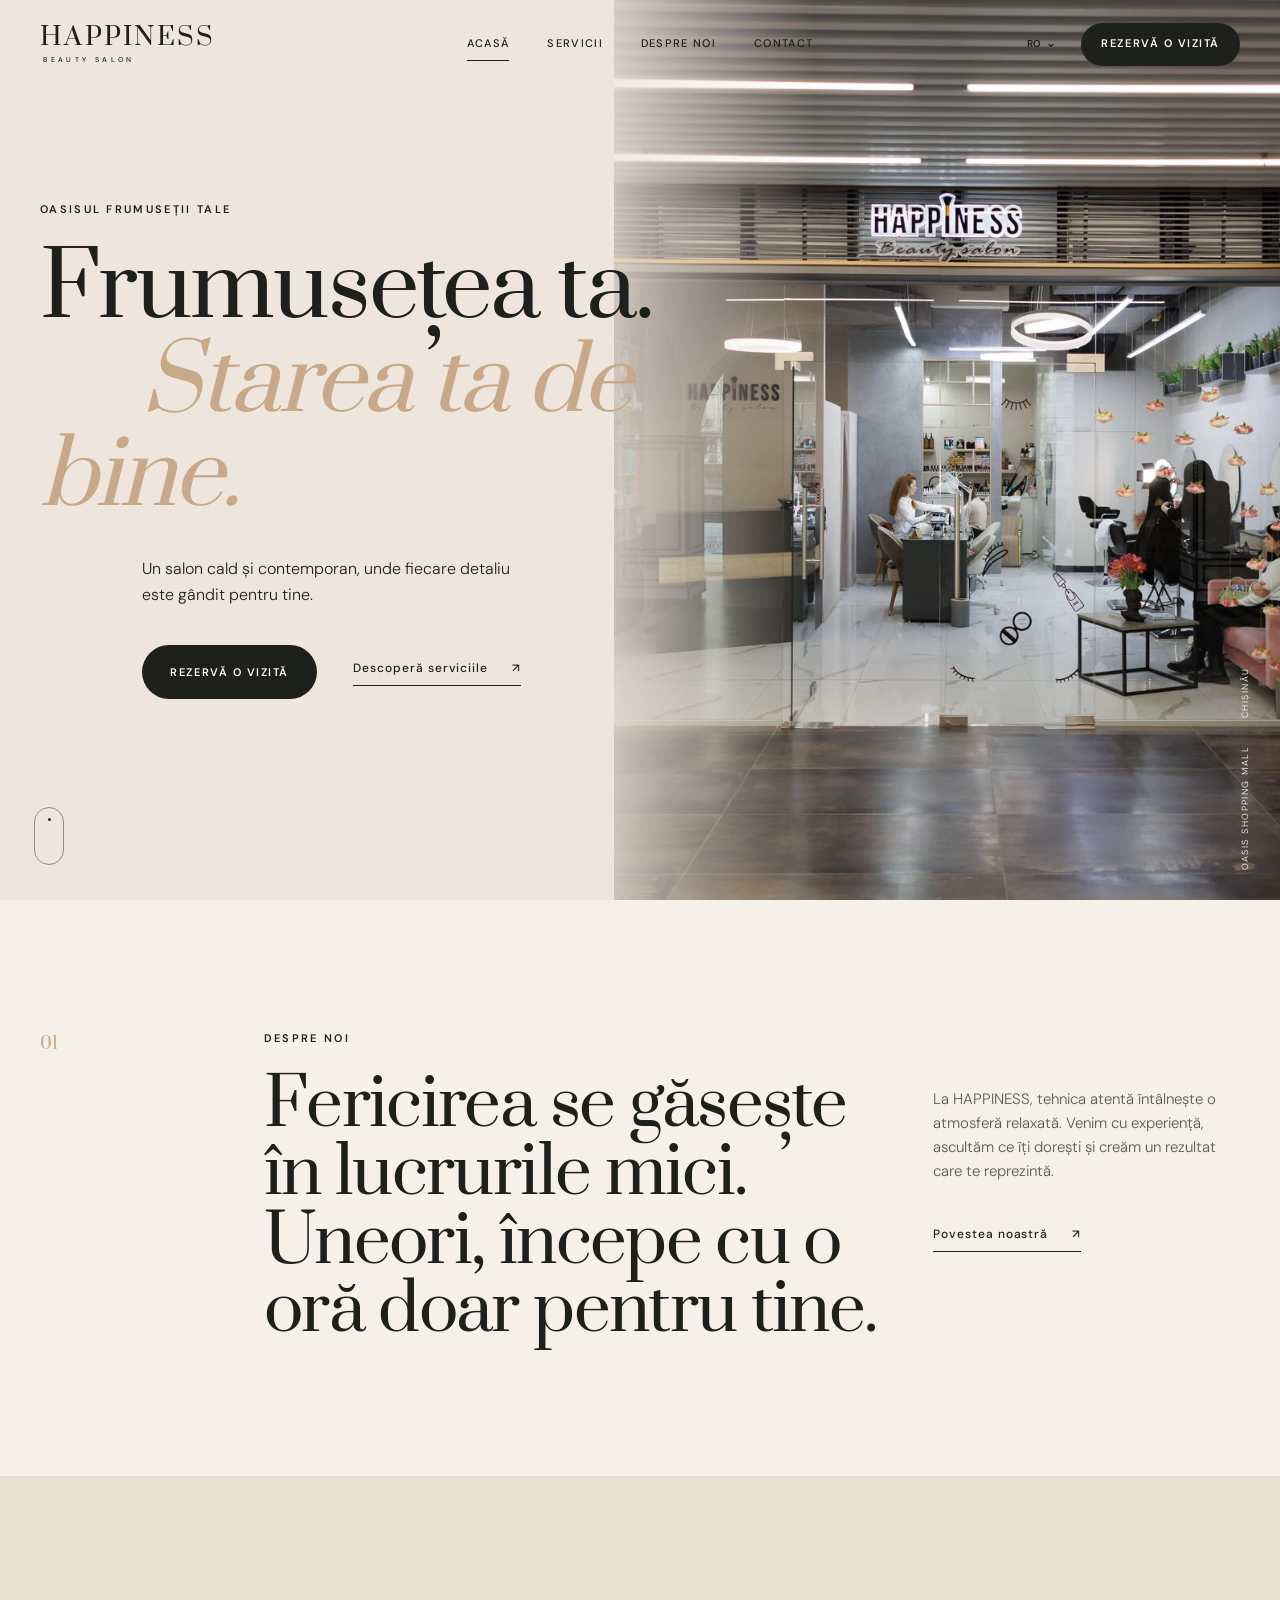
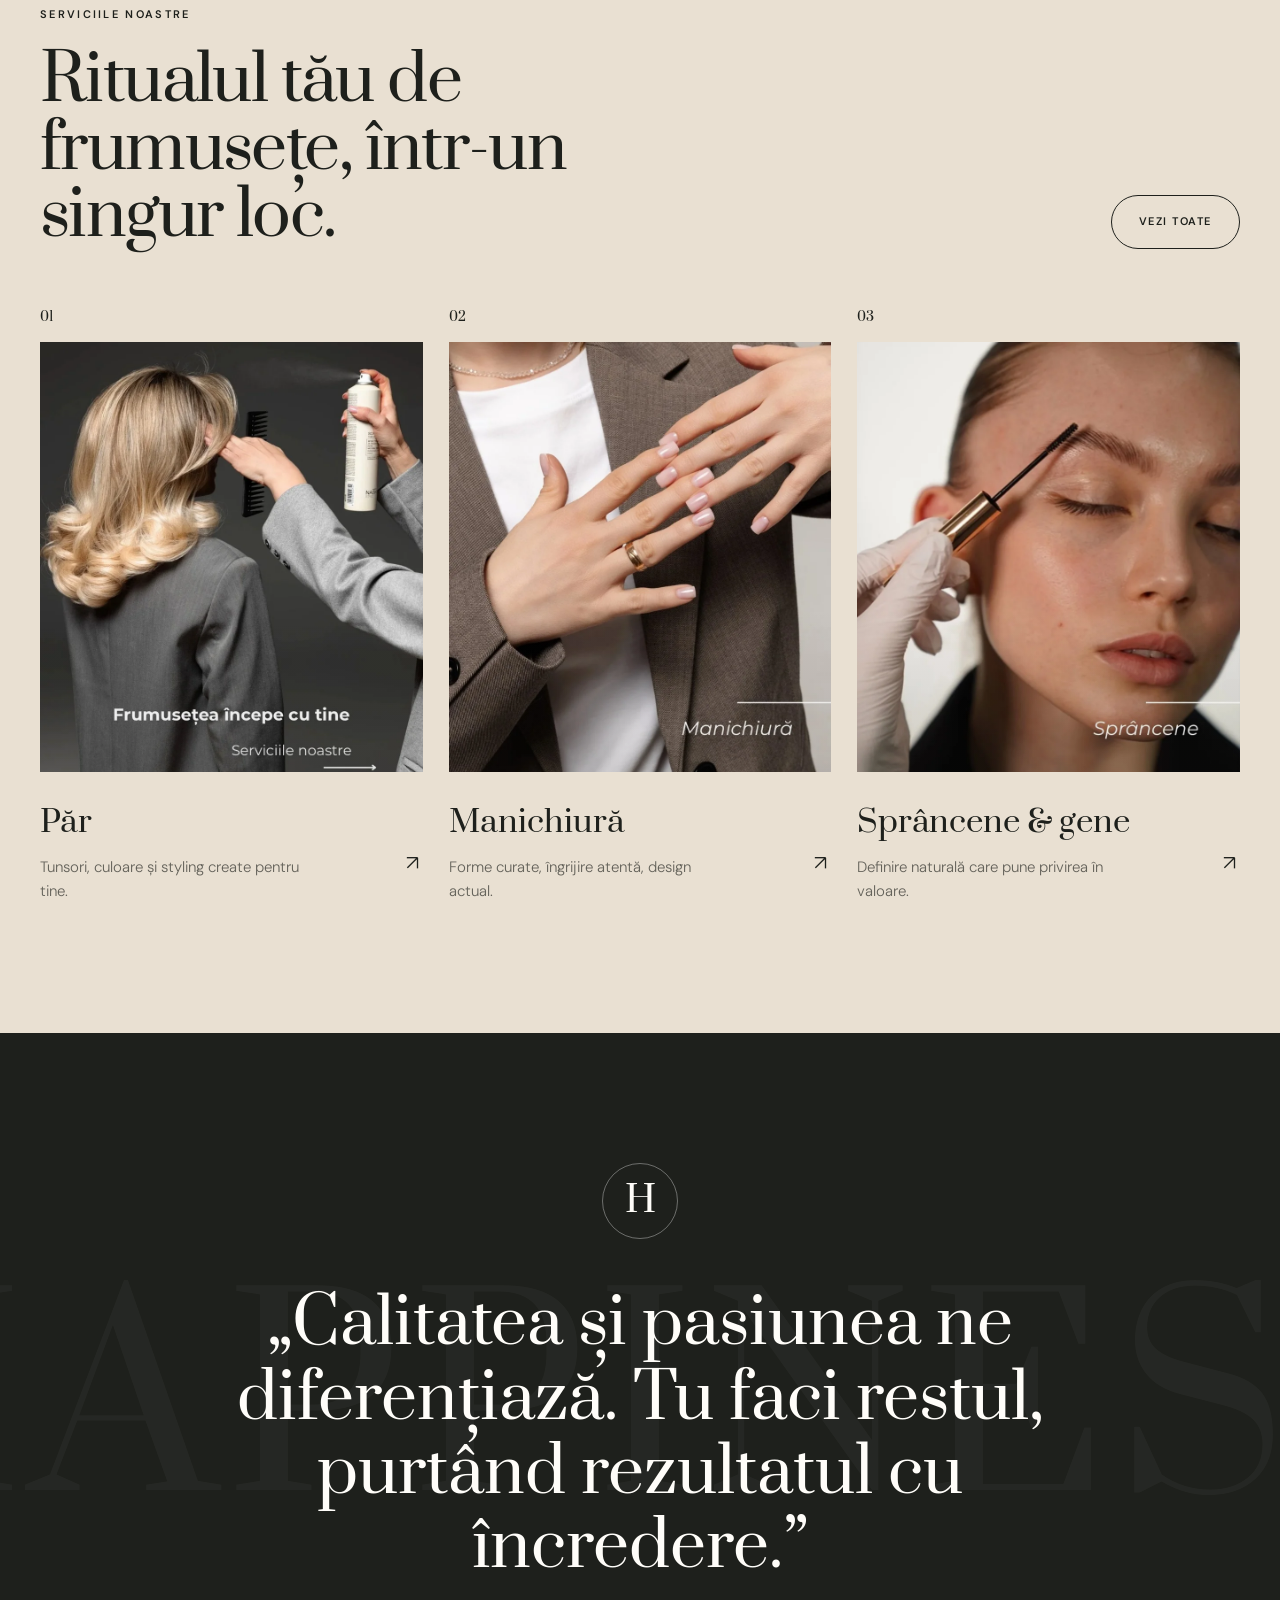
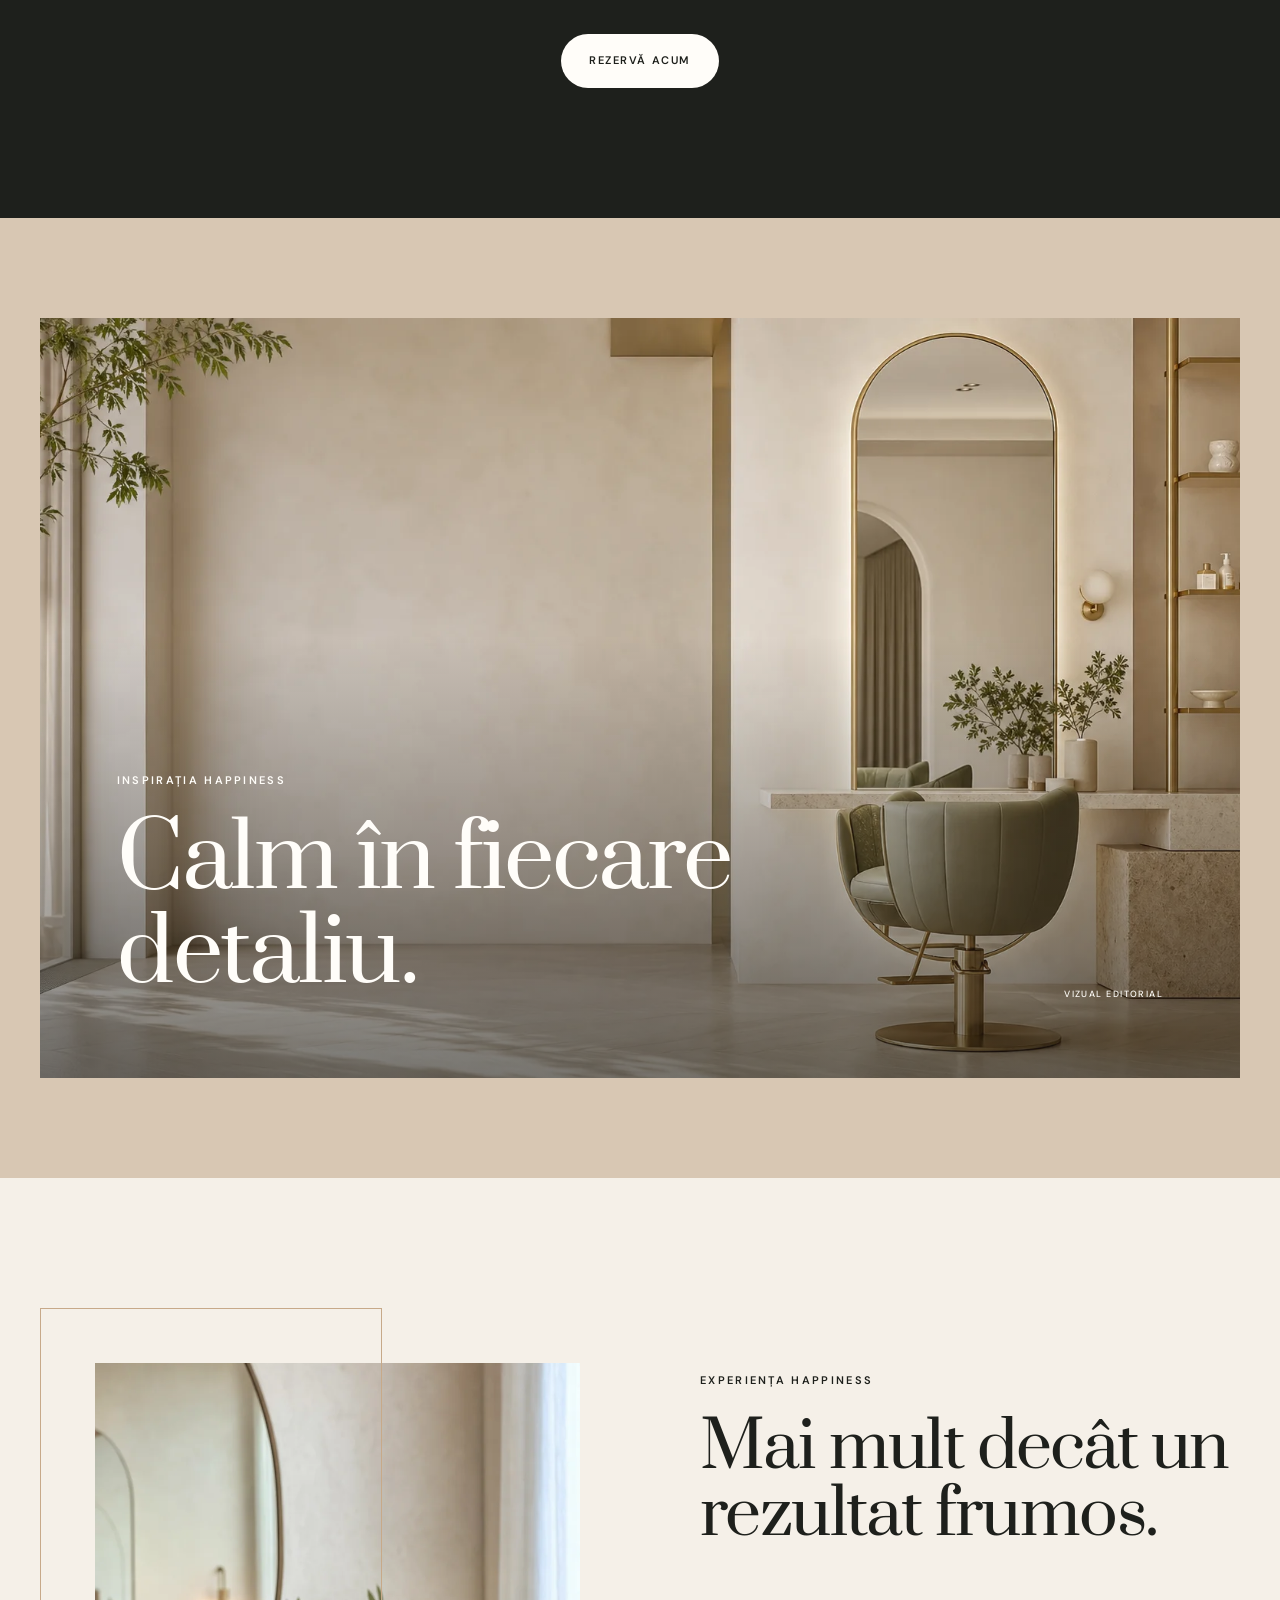
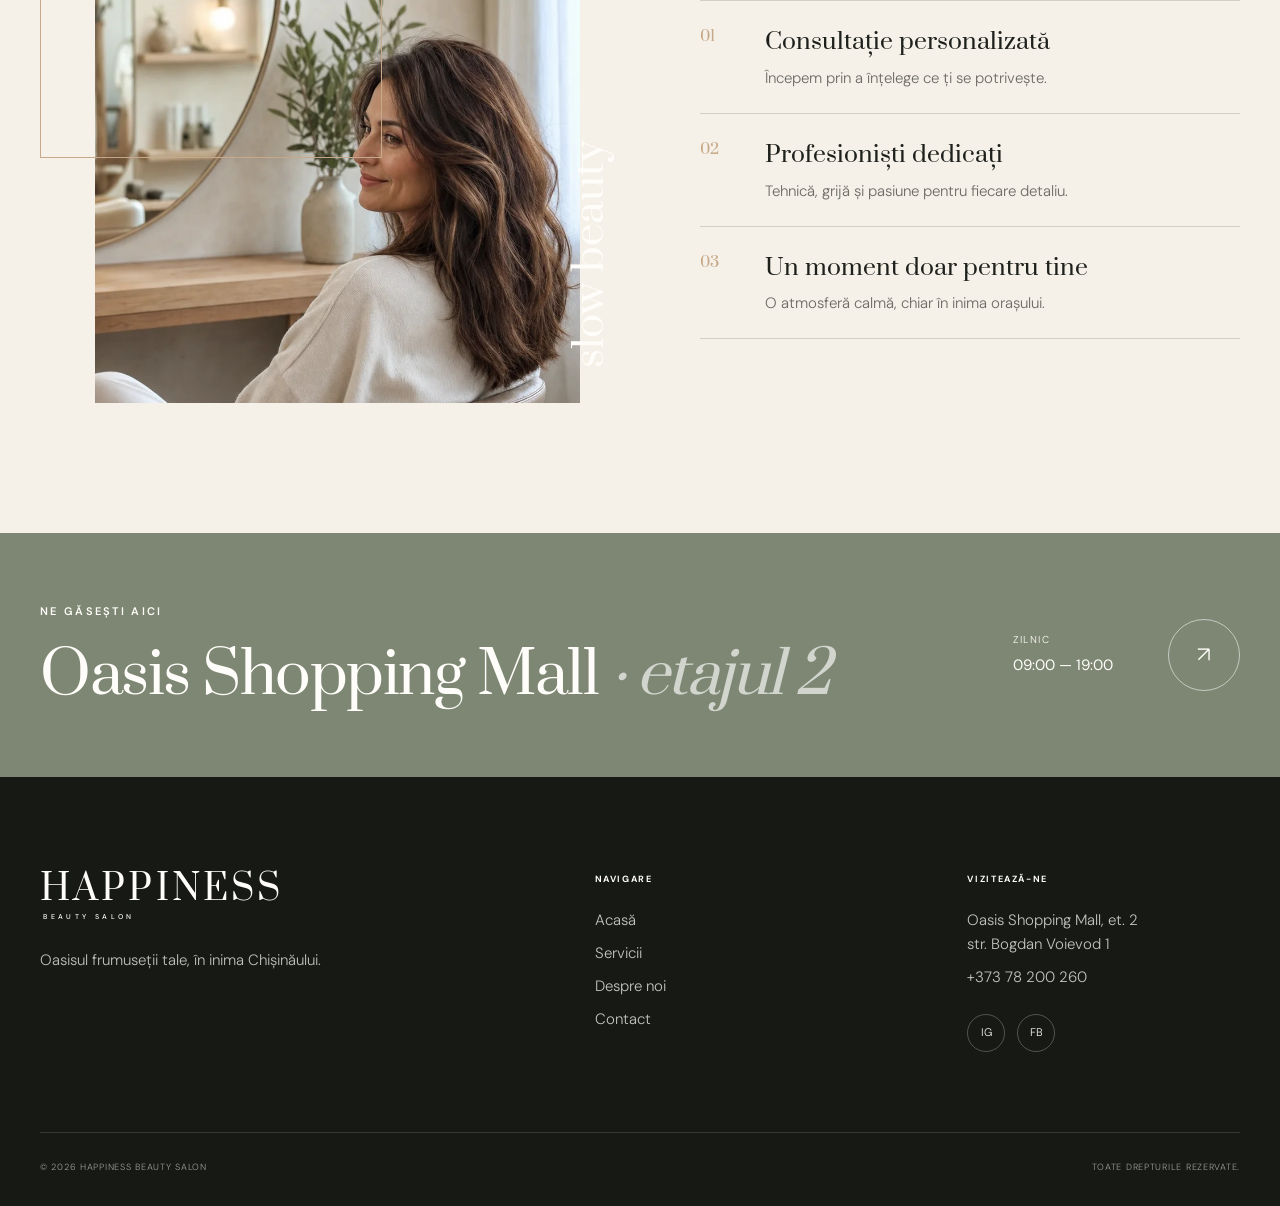
==== index.html @ e1d380dd "Publish Happiness Beauty Salon website" ====
<!doctype html>
<html lang="ro">
<head>
  <meta charset="UTF-8">
  <meta name="viewport" content="width=device-width, initial-scale=1">
  <meta name="theme-color" content="#f5f0e8">
  <meta name="color-scheme" content="light only">
  <meta name="robots" content="index, follow, max-image-preview:large">
  <meta name="description" content="HAPPINESS Beauty Salon — servicii de păr, manichiură, sprâncene, gene și make-up în Oasis Shopping Mall, Chișinău.">
  <meta name="keywords" content="salon de frumusețe Chișinău, coafor Chișinău, manichiură Chișinău, pedichiură, sprâncene, gene, make-up, Oasis Shopping Mall">
  <meta property="og:type" content="website">
  <meta property="og:locale" content="ro_MD">
  <meta property="og:site_name" content="HAPPINESS Beauty Salon">
  <meta property="og:title" content="HAPPINESS Beauty Salon — Chișinău">
  <meta property="og:description" content="Păr, manichiură, pedichiură, sprâncene, gene și make-up în Oasis Shopping Mall, Chișinău.">
  <meta name="twitter:card" content="summary">
  <title>HAPPINESS Beauty Salon — Chișinău</title>
  <link rel="icon" href="assets/favicon.svg" type="image/svg+xml">
  <link rel="preconnect" href="https://fonts.googleapis.com">
  <link rel="preconnect" href="https://fonts.gstatic.com" crossorigin>
  <link href="https://fonts.googleapis.com/css2?family=DM+Sans:wght@300;400;500;600&family=Prata&display=swap" rel="stylesheet">
  <link rel="preload" href="assets/images/real/salon-oasis.webp" as="image" type="image/webp" fetchpriority="high">
  <link rel="stylesheet" href="assets/styles.css?v=20260630-4">
  <script src="assets/app.js?v=20260630-4" defer></script>
  <script type="application/ld+json">
  {
    "@context": "https://schema.org",
    "@type": "BeautySalon",
    "name": "HAPPINESS Beauty Salon",
    "description": "Salon de frumusețe în Chișinău pentru servicii de păr, manichiură, pedichiură, sprâncene, gene și make-up.",
    "telephone": "+37378200260",
    "priceRange": "$$",
    "address": {
      "@type": "PostalAddress",
      "streetAddress": "str. Bogdan Voievod 1, Oasis Shopping Mall, etajul 2, boutique 42",
      "addressLocality": "Chișinău",
      "addressCountry": "MD"
    },
    "openingHoursSpecification": {
      "@type": "OpeningHoursSpecification",
      "dayOfWeek": ["Monday", "Tuesday", "Wednesday", "Thursday", "Friday", "Saturday", "Sunday"],
      "opens": "09:00",
      "closes": "19:00"
    },
    "hasMap": "https://maps.app.goo.gl/HsXN5EGFsykcKqus8",
    "sameAs": [
      "https://www.instagram.com/happiness.beauty.salon",
      "https://www.facebook.com/happiness.beauty.md"
    ],
    "knowsLanguage": ["ro", "ru", "en"],
    "makesOffer": [
      {"@type": "Offer", "itemOffered": {"@type": "Service", "name": "Servicii de coafură și îngrijire a părului"}},
      {"@type": "Offer", "itemOffered": {"@type": "Service", "name": "Manichiură și pedichiură"}},
      {"@type": "Offer", "itemOffered": {"@type": "Service", "name": "Stilizare sprâncene și gene"}},
      {"@type": "Offer", "itemOffered": {"@type": "Service", "name": "Make-up"}}
    ]
  }
  </script>
</head>
<body data-page="home">
  <a class="skip-link" href="#main-content">Sari la conținut</a>
  <div id="site-header"></div>

  <main id="main-content">
    <section class="hero">
      <div class="hero-art" aria-hidden="true">
        <img class="hero-photo" src="assets/images/real/salon-oasis.webp" width="1680" height="1120" alt="" fetchpriority="high">
        <div class="hero-orb hero-orb-one"></div>
        <div class="hero-orb hero-orb-two"></div>
        <div class="hero-arch">
          <span class="arch-shine"></span>
          <div class="arch-chair"></div>
          <div class="arch-table"></div>
        </div>
        <div class="hero-caption">
          <span>Oasis Shopping Mall</span>
          <span>Chișinău</span>
        </div>
      </div>
      <div class="hero-content shell">
        <p class="eyebrow reveal" data-i18n="home.eyebrow">Oasisul frumuseții tale</p>
        <h1 class="reveal delay-1"><span data-i18n="home.heroLine1">Frumusețea ta.</span><br><em data-i18n="home.heroLine2">Starea ta de bine.</em></h1>
        <p class="hero-copy reveal delay-2" data-i18n="home.heroCopy">Un salon cald și contemporan, unde fiecare detaliu este gândit pentru tine.</p>
        <div class="hero-actions reveal delay-3">
          <button class="button button-dark" data-booking-open data-i18n="common.book">Rezervă o vizită</button>
          <a class="text-link" href="servicii.html"><span data-i18n="common.exploreServices">Descoperă serviciile</span><i>↗</i></a>
        </div>
      </div>
      <a class="hero-scroll" href="#intro" aria-label="Scroll la conținut"><span></span></a>
    </section>

    <section class="intro section shell" id="intro">
      <div class="section-number">01</div>
      <div class="intro-copy reveal">
        <p class="eyebrow" data-i18n="home.introEyebrow">Despre noi</p>
        <h2 data-i18n="home.introTitle">Fericirea se găsește în lucrurile mici. Uneori, începe cu o oră doar pentru tine.</h2>
      </div>
      <div class="intro-aside reveal">
        <p data-i18n="home.introCopy">La HAPPINESS, tehnica atentă întâlnește o atmosferă relaxată. Venim cu experiență, ascultăm ce îți dorești și creăm un rezultat care te reprezintă.</p>
        <a class="text-link" href="despre.html"><span data-i18n="common.ourStory">Povestea noastră</span><i>↗</i></a>
      </div>
    </section>

    <section class="services-preview section">
      <div class="shell">
        <div class="section-head reveal">
          <div>
            <p class="eyebrow" data-i18n="home.servicesEyebrow">Serviciile noastre</p>
            <h2 data-i18n="home.servicesTitle">Ritualul tău de frumusețe, într-un singur loc.</h2>
          </div>
          <a class="button button-outline" href="servicii.html" data-i18n="common.viewAll">Vezi toate</a>
        </div>
        <div class="service-grid">
          <a class="service-card reveal" href="servicii.html#hair">
            <span class="service-index">01</span>
            <div class="service-visual visual-hair"><img src="assets/images/real/hair.webp" width="864" height="1080" alt="" loading="lazy"></div>
            <h3 data-i18n="services.hairTitle">Păr</h3>
            <p data-i18n="services.hairShort">Tunsori, culoare și styling create pentru tine.</p>
            <i>↗</i>
          </a>
          <a class="service-card reveal delay-1" href="servicii.html#nails">
            <span class="service-index">02</span>
            <div class="service-visual visual-nails"><img src="assets/images/real/nails.webp" width="864" height="1080" alt="" loading="lazy"></div>
            <h3 data-i18n="services.nailsTitle">Manichiură</h3>
            <p data-i18n="services.nailsShort">Forme curate, îngrijire atentă, design actual.</p>
            <i>↗</i>
          </a>
          <a class="service-card reveal delay-2" href="servicii.html#brows">
            <span class="service-index">03</span>
            <div class="service-visual visual-brows"><img src="assets/images/real/brows.webp" width="864" height="1080" alt="" loading="lazy"></div>
            <h3 data-i18n="services.browsTitle">Sprâncene & gene</h3>
            <p data-i18n="services.browsShort">Definire naturală care pune privirea în valoare.</p>
            <i>↗</i>
          </a>
        </div>
      </div>
    </section>

    <section class="manifesto section">
      <div class="manifesto-word" aria-hidden="true">HAPPINESS</div>
      <div class="shell manifesto-inner">
        <div class="manifesto-mark">H</div>
        <blockquote class="reveal" data-i18n="home.quote">„Calitatea și pasiunea ne diferențiază. Tu faci restul, purtând rezultatul cu încredere.”</blockquote>
        <button class="button button-light" data-booking-open data-i18n="common.bookNow">Rezervă acum</button>
      </div>
    </section>

    <section class="salon-showcase section" id="inspiratie">
      <div class="shell">
        <div class="showcase-media reveal">
          <img class="showcase-photo" src="assets/images/hero-salon.webp" width="1586" height="992" alt="" loading="lazy">
          <div class="showcase-copy">
            <p class="eyebrow" data-i18n="home.showcaseEyebrow">Inspirația HAPPINESS</p>
            <h2 data-i18n="home.showcaseTitle">Calm în fiecare detaliu.</h2>
          </div>
          <span class="visual-note" data-i18n="common.editorialVisual">Vizual editorial</span>
        </div>
      </div>
    </section>

    <section class="experience section shell">
      <div class="experience-art reveal">
        <div class="experience-frame">
          <img class="experience-photo" src="assets/images/experience-salon.webp" width="853" height="1844" alt="" loading="lazy">
          <div class="line-face" aria-hidden="true"></div>
          <span data-i18n="home.slowBeauty">slow beauty</span>
        </div>
      </div>
      <div class="experience-copy reveal">
        <p class="eyebrow" data-i18n="home.experienceEyebrow">Experiența HAPPINESS</p>
        <h2 data-i18n="home.experienceTitle">Mai mult decât un rezultat frumos.</h2>
        <ul class="feature-list">
          <li><span>01</span><div><h3 data-i18n="home.feature1Title">Consultație personalizată</h3><p data-i18n="home.feature1Copy">Începem prin a înțelege ce ți se potrivește.</p></div></li>
          <li><span>02</span><div><h3 data-i18n="home.feature2Title">Profesioniști dedicați</h3><p data-i18n="home.feature2Copy">Tehnică, grijă și pasiune pentru fiecare detaliu.</p></div></li>
          <li><span>03</span><div><h3 data-i18n="home.feature3Title">Un moment doar pentru tine</h3><p data-i18n="home.feature3Copy">O atmosferă calmă, chiar în inima orașului.</p></div></li>
        </ul>
      </div>
    </section>

    <section class="visit-strip">
      <div class="shell visit-inner reveal">
        <div>
          <p class="eyebrow" data-i18n="home.visitEyebrow">Ne găsești aici</p>
          <h2>Oasis Shopping Mall <em>· etajul 2</em></h2>
        </div>
        <div class="visit-meta">
          <p><span data-i18n="common.daily">Zilnic</span><strong>09:00 — 19:00</strong></p>
          <a class="round-link" href="contact.html" aria-label="Contact">↗</a>
        </div>
      </div>
    </section>
  </main>

  <div id="site-footer"></div>
</body>
</html>
---- assets/styles.css ----
:root {
  color-scheme: only light;
  --ink: #1e201c;
  --paper: #f5f0e8;
  --cream: #e9e0d2;
  --warm: #c7a989;
  --sage: #7e8774;
  --white: #fffdf9;
  --line: rgba(30, 32, 28, .16);
  --serif: "Prata", Georgia, serif;
  --sans: "DM Sans", Arial, sans-serif;
  --shell: min(1240px, calc(100vw - 80px));
  --radius-lg: 32px;
  --radius-md: 16px;
  --radius-pill: 999px;
}

* { box-sizing: border-box; }
html { max-width: 100%; overflow-x: clip; scroll-behavior: smooth; }
body {
  min-width: 280px;
  max-width: 100%;
  margin: 0;
  overflow-x: clip;
  background: var(--paper);
  color: var(--ink);
  font-family: var(--sans);
  font-size: 15px;
  font-weight: 300;
  line-height: 1.6;
  -webkit-font-smoothing: antialiased;
}
body.modal-open { overflow: hidden; }
body.menu-open { overflow: hidden; }
a { color: inherit; text-decoration: none; }
button, input, select, textarea { color: inherit; font: inherit; }
button { cursor: pointer; }
img { display: block; max-width: 100%; }
.menu-row > *, .contact-page > *, .field-row > *, .story > *, .intro > * { min-width: 0; }
.shell { width: var(--shell); margin-inline: auto; }
.section { padding-block: 130px; }
.eyebrow {
  margin: 0 0 24px;
  font-size: 11px;
  font-weight: 600;
  letter-spacing: .21em;
  text-transform: uppercase;
}
h1, h2, h3, p { margin-top: 0; }
h1, h2 { font-family: var(--serif); font-weight: 400; line-height: 1.05; letter-spacing: -.025em; }
h1 em, h2 em { color: var(--warm); font-weight: 400; }
h2 { font-size: clamp(40px, 5vw, 68px); }
.button {
  display: inline-flex;
  align-items: center;
  justify-content: center;
  min-height: 54px;
  padding: 0 27px;
  border: 1px solid transparent;
  border-radius: var(--radius-pill);
  font-size: 11px;
  font-weight: 600;
  letter-spacing: .14em;
  text-transform: uppercase;
  transition: background .25s, color .25s, border-color .25s, transform .25s;
}
.button:hover { transform: translateY(-2px); }
.button-dark { background: var(--ink); color: var(--white); }
.button-dark:hover { background: var(--sage); }
.button-light { background: var(--white); color: var(--ink); }
.button-light:hover { background: var(--warm); color: var(--white); }
.button-outline { border-color: var(--ink); background: transparent; }
.button-outline:hover { background: var(--ink); color: var(--white); }
.button-full { width: 100%; justify-content: space-between; }
.text-link {
  display: inline-flex;
  align-items: center;
  gap: 24px;
  padding-bottom: 7px;
  border-bottom: 1px solid currentColor;
  font-size: 12px;
  font-weight: 500;
  letter-spacing: .08em;
}
.text-link i, .service-card i, .button i { font-style: normal; transition: transform .25s; }
.text-link:hover i, .service-card:hover i, .button:hover i { transform: translate(3px, -3px); }
:focus-visible { outline: 2px solid var(--warm); outline-offset: 4px; }
.skip-link {
  position: fixed;
  z-index: 1000;
  top: 12px;
  left: 12px;
  padding: 11px 16px;
  border-radius: var(--radius-pill);
  background: var(--ink);
  color: var(--white);
  transform: translateY(-160%);
  transition: transform .2s;
}
.skip-link:focus { transform: none; }

/* Header */
.site-header {
  position: fixed;
  z-index: 100;
  top: 0;
  left: 0;
  width: 100%;
  border-bottom: 1px solid transparent;
  transition: background .3s, border-color .3s, transform .3s;
}
.site-header.scrolled {
  background: rgba(245, 240, 232, .94);
  border-color: var(--line);
  backdrop-filter: blur(18px);
}
.header-inner { height: 88px; display: grid; grid-template-columns: 1fr auto 1fr; align-items: center; }
.brand { display: inline-flex; flex-direction: column; width: fit-content; line-height: 1; }
.brand strong { font-family: var(--serif); font-size: 25px; font-weight: 400; letter-spacing: .09em; }
.brand span { margin-top: 6px; font-size: 7px; font-weight: 500; letter-spacing: .48em; text-indent: .48em; text-transform: uppercase; }
.main-nav { display: flex; align-items: center; gap: 38px; }
.main-nav a {
  position: relative;
  font-size: 11px;
  font-weight: 500;
  letter-spacing: .12em;
  text-transform: uppercase;
}
.main-nav a::after {
  content: "";
  position: absolute;
  right: 0;
  bottom: -8px;
  left: 0;
  height: 1px;
  background: var(--ink);
  transform: scaleX(0);
  transition: transform .25s;
}
.main-nav a:hover::after, .main-nav a.active::after { transform: scaleX(1); }
.header-actions { display: flex; justify-content: flex-end; align-items: center; gap: 18px; }
.lang-switch { position: relative; }
.lang-current {
  display: flex;
  align-items: center;
  gap: 5px;
  padding: 8px;
  border: 0;
  background: transparent;
  font-size: 10px;
  font-weight: 600;
}
.lang-current::after { content: "⌄"; font-size: 11px; }
.lang-menu {
  position: absolute;
  top: 100%;
  right: 0;
  display: grid;
  min-width: 76px;
  padding: 6px;
  background: var(--white);
  border: 1px solid var(--line);
  opacity: 0;
  pointer-events: none;
  transform: translateY(8px);
  transition: .2s;
}
.lang-switch.open .lang-menu { opacity: 1; pointer-events: auto; transform: none; }
.lang-menu button { padding: 7px 10px; border: 0; background: transparent; text-align: left; font-size: 10px; }
.lang-menu button:hover { background: var(--paper); }
.header-book { min-height: 43px; padding-inline: 19px; }
.menu-toggle {
  display: none;
  width: 42px;
  height: 42px;
  padding: 11px;
  border: 0;
  background: transparent;
}
.menu-toggle span { display: block; height: 1px; margin: 6px 0; background: var(--ink); transition: .25s; }

/* Home */
.hero { position: relative; min-height: 820px; height: 100vh; max-height: 1000px; overflow: hidden; background: #eee6dc; }
.hero-content { position: relative; z-index: 2; display: flex; flex-direction: column; align-items: flex-start; justify-content: center; height: 100%; }
.hero-content h1 { max-width: 760px; margin: 0; font-size: clamp(65px, 7vw, 102px); }
.hero-content h1 em { padding-left: clamp(28px, 8vw, 120px); }
.hero-copy { max-width: 390px; margin: 32px 0 38px clamp(28px, 8vw, 120px); font-size: 16px; }
.hero-actions { display: flex; align-items: center; gap: 36px; margin-left: clamp(28px, 8vw, 120px); }
.hero-art {
  position: absolute;
  inset: 0 0 0 48%;
  overflow: hidden;
  background: #d9c8b3 url("images/real/salon-oasis.webp") 48% center / cover no-repeat;
}
.hero-photo { width: 100%; height: 100%; object-fit: cover; object-position: 48% center; }
.hero-art::after {
  content: "";
  position: absolute;
  inset: 0;
  background: linear-gradient(90deg, rgba(238,230,220,.82), transparent 30%), linear-gradient(0deg, rgba(25,25,20,.15), transparent 45%);
}
.hero-arch {
  position: absolute;
  top: 10%;
  right: 11%;
  width: 58%;
  height: 74%;
  overflow: hidden;
  border: 16px solid rgba(255,255,255,.28);
  border-bottom: 0;
  border-radius: 50% 50% 0 0 / 32% 32% 0 0;
  background: linear-gradient(145deg, #8f897e 0 1%, #dcd1c4 1% 47%, #b5a493 47% 49%, #e5ddd4 49% 100%);
  box-shadow: 0 25px 50px rgba(54,42,31,.14);
}
.arch-shine { position: absolute; top: 0; left: 18%; width: 2px; height: 100%; background: rgba(255,255,255,.58); transform: rotate(15deg); }
.arch-chair {
  position: absolute;
  right: 18%;
  bottom: 7%;
  width: 43%;
  height: 26%;
  border-radius: 48% 48% 20% 20%;
  background: #8b7967;
  box-shadow: inset 10px 8px 22px rgba(255,255,255,.2), 0 15px 30px rgba(51,42,35,.2);
}
.arch-chair::after { content: ""; position: absolute; bottom: -28%; left: 46%; width: 8%; height: 34%; background: #6f604f; }
.arch-table { position: absolute; bottom: 15%; left: 8%; width: 25%; height: 2%; background: #8e7760; box-shadow: 0 7px 16px rgba(0,0,0,.2); }
.arch-table::after { content: ""; position: absolute; top: 0; left: 48%; width: 5%; height: 1000%; background: #8e7760; }
.hero-orb { position: absolute; border-radius: 50%; filter: blur(2px); }
.hero-arch, .hero-orb { display: none; }
.hero-orb-one { top: -15%; right: -8%; width: 380px; height: 380px; background: rgba(255,255,255,.25); }
.hero-orb-two { bottom: 4%; left: 6%; width: 220px; height: 220px; background: rgba(142,118,92,.16); }
.hero-caption { position: absolute; z-index: 2; right: 28px; bottom: 30px; display: flex; gap: 28px; color: var(--white); font-size: 9px; letter-spacing: .16em; text-transform: uppercase; transform: rotate(-90deg) translateX(100%); transform-origin: right bottom; }
.hero-scroll { position: absolute; z-index: 4; bottom: 35px; left: 34px; width: 30px; height: 58px; border: 1px solid rgba(30,32,28,.45); border-radius: 18px; }
.hero-scroll span { position: absolute; top: 10px; left: 50%; width: 3px; height: 3px; margin-left: -1.5px; border-radius: 50%; background: var(--ink); animation: scroll 1.8s infinite; }
@keyframes scroll { 0% { transform: translateY(0); opacity: 0; } 30% { opacity: 1; } 100% { transform: translateY(26px); opacity: 0; } }
.intro { position: relative; display: grid; grid-template-columns: .55fr 2fr 1fr; gap: 55px; align-items: start; }
.section-number { font-family: var(--serif); font-size: 17px; color: var(--warm); }
.intro h2 { max-width: 760px; margin: 0; font-size: clamp(42px, 5.1vw, 72px); }
.intro-aside { padding-top: 57px; }
.intro-aside p { margin-bottom: 38px; color: rgba(30,32,28,.72); }
.services-preview { background: var(--cream); }
.section-head { display: flex; align-items: flex-end; justify-content: space-between; margin-bottom: 58px; }
.section-head h2 { max-width: 700px; margin-bottom: 0; }
.service-grid { display: grid; grid-template-columns: repeat(3, 1fr); gap: 26px; }
.service-card { position: relative; display: block; }
.service-index { display: block; margin-bottom: 14px; font-family: var(--serif); font-size: 13px; }
.service-visual { position: relative; height: 430px; margin-bottom: 26px; overflow: hidden; background: #bca994; }
.service-visual::before, .service-visual::after, .service-visual span { content: ""; position: absolute; transition: transform .65s cubic-bezier(.2,.7,.2,1); }
.service-visual > img { width: 100%; height: 100%; object-fit: cover; transition: transform .65s cubic-bezier(.2,.7,.2,1); }
.service-card:hover .service-visual > img { transform: scale(1.04); }
.service-visual::before { display: none; }
.service-visual::after { z-index: 1; inset: 0; background: linear-gradient(0deg, rgba(30,32,28,.09), transparent 38%); }
.service-visual span { display: none; }
.visual-hair::before { background-image: url("images/real/hair.webp"); }
.visual-nails::before { background-image: url("images/real/nails.webp"); }
.visual-brows::before { background-image: url("images/real/brows.webp"); }
.service-card h3 { margin-bottom: 8px; font-family: var(--serif); font-size: 31px; font-weight: 400; }
.service-card p { max-width: 270px; margin-bottom: 0; color: rgba(30,32,28,.66); }
.service-card > i { position: absolute; right: 4px; bottom: 23px; font-style: normal; font-size: 21px; }
.manifesto { position: relative; overflow: hidden; background: var(--ink); color: var(--white); text-align: center; }
.manifesto-word { position: absolute; top: 48%; left: 50%; color: rgba(255,255,255,.035); font-family: var(--serif); font-size: 20vw; letter-spacing: .04em; line-height: 1; transform: translate(-50%, -50%); white-space: nowrap; }
.manifesto-inner { position: relative; z-index: 1; display: flex; flex-direction: column; align-items: center; }
.manifesto-mark { display: grid; place-items: center; width: 76px; height: 76px; margin-bottom: 48px; border: 1px solid rgba(255,255,255,.35); border-radius: 50%; font-family: var(--serif); font-size: 36px; }
.manifesto blockquote { max-width: 900px; margin: 0 0 50px; font-family: var(--serif); font-size: clamp(36px, 5vw, 65px); line-height: 1.16; }
.salon-showcase { padding-block: 100px; background: #d8c7b3; }
.showcase-media {
  position: relative;
  display: flex;
  align-items: flex-end;
  min-height: min(72vw, 760px);
  padding: clamp(30px, 6vw, 80px);
  overflow: hidden;
  background: #d9c8b3 url("images/hero-salon.webp") center / cover no-repeat;
  color: var(--white);
}
.showcase-photo { position: absolute; inset: 0; width: 100%; height: 100%; object-fit: cover; }
.showcase-media::before { content: ""; position: absolute; z-index: 1; inset: 0; background: linear-gradient(0deg, rgba(24,24,20,.58), transparent 58%); }
.showcase-copy, .showcase-media .visual-note { position: relative; z-index: 2; }
.showcase-copy h2 { max-width: 700px; margin: 0; font-size: clamp(48px, 7vw, 90px); }
.showcase-media .visual-note { margin-left: auto; }
.visual-note { font-size: 9px; font-weight: 500; letter-spacing: .16em; text-transform: uppercase; }
.experience { display: grid; grid-template-columns: 1fr 1fr; gap: 10%; align-items: center; }
.experience-art { padding: 55px 0 0 55px; }
.experience-frame {
  position: relative;
  height: 640px;
  background: #c4ad95 url("images/experience-salon.webp") 50% 46% / cover no-repeat;
}
.experience-photo { width: 100%; height: 100%; object-fit: cover; object-position: 50% 46%; }
.experience-frame::before { content: ""; position: absolute; top: -55px; left: -55px; width: 70%; height: 70%; border: 1px solid var(--warm); }
.experience-frame > span { position: absolute; right: -42px; bottom: 35px; color: var(--white); font-family: var(--serif); font-size: 40px; writing-mode: vertical-rl; transform: rotate(180deg); }
.line-face { display: none; }
.line-face::before { content: ""; position: absolute; top: 37%; left: 22%; width: 56%; height: 17%; border-top: 2px solid rgba(255,255,255,.7); border-radius: 50%; }
.line-face::after { content: ""; position: absolute; top: 42%; left: 48%; width: 18%; height: 32%; border-left: 2px solid rgba(255,255,255,.7); border-bottom: 2px solid rgba(255,255,255,.7); border-radius: 0 0 0 60%; }
.experience-copy h2 { margin-bottom: 52px; }
.feature-list { margin: 0; padding: 0; list-style: none; }
.feature-list li { display: grid; grid-template-columns: 45px 1fr; gap: 20px; padding: 23px 0; border-top: 1px solid var(--line); }
.feature-list li:last-child { border-bottom: 1px solid var(--line); }
.feature-list > li > span { color: var(--warm); font-family: var(--serif); }
.feature-list h3 { margin-bottom: 5px; font-family: var(--serif); font-size: 23px; font-weight: 400; }
.feature-list p { margin: 0; color: rgba(30,32,28,.64); }
.visit-strip { padding: 70px 0; background: var(--sage); color: var(--white); }
.visit-inner, .visit-meta { display: flex; align-items: center; justify-content: space-between; }
.visit-inner h2 { margin: 0; font-size: clamp(35px, 4.6vw, 64px); }
.visit-inner h2 em { color: rgba(255,255,255,.65); }
.visit-meta { gap: 55px; }
.visit-meta p { margin: 0; }
.visit-meta p span, .visit-meta p strong { display: block; }
.visit-meta p span { margin-bottom: 5px; font-size: 10px; letter-spacing: .15em; text-transform: uppercase; }
.visit-meta p strong { font-weight: 400; }
.round-link { display: grid; place-items: center; width: 72px; height: 72px; border: 1px solid rgba(255,255,255,.55); border-radius: 50%; font-size: 22px; transition: .25s; }
.round-link:hover { background: var(--white); color: var(--ink); transform: rotate(45deg); }

/* Inner pages */
.page-hero { min-height: 670px; padding-top: 210px; padding-bottom: 100px; border-bottom: 1px solid var(--line); }
body[data-page="services"] .page-hero { background: linear-gradient(118deg, transparent 0 58%, rgba(126,135,116,.18) 58%); }
.page-hero h1 { max-width: 960px; margin-bottom: 40px; font-size: clamp(62px, 8vw, 110px); }
.page-lead { max-width: 600px; margin-left: auto; color: rgba(30,32,28,.68); font-size: 17px; }
.service-menu { padding-top: 50px; }
.menu-row {
  display: grid;
  grid-template-columns: 35px minmax(170px,.75fr) 1.05fr .9fr .55fr;
  gap: 28px;
  align-items: center;
  margin-bottom: 24px;
  padding: 32px;
  background: rgba(255,253,249,.72);
}
.menu-row:nth-child(even) { background: rgba(126,135,116,.13); }
.menu-number { padding-top: 13px; color: var(--warm); font-family: var(--serif); }
.menu-photo { width: 100%; height: 270px; object-fit: cover; object-position: center; }
.menu-name { display: flex; align-items: center; gap: 28px; min-width: 0; }
.menu-name h2 { min-width: 0; margin: 0; overflow-wrap: anywhere; font-size: clamp(34px, 3.65vw, 54px); }
.menu-icon {
  display: grid;
  flex: 0 0 auto;
  place-items: center;
  width: 72px;
  height: 72px;
  border: 1px solid var(--warm);
  border-radius: 50%;
  color: var(--ink);
}
.menu-icon svg { width: 42px; height: 42px; fill: none; stroke: currentColor; stroke-width: 1.35; stroke-linecap: round; stroke-linejoin: round; }
.menu-row ul { margin: 8px 0 0; padding: 0; list-style: none; }
.menu-row li { padding: 7px 0; color: rgba(30,32,28,.7); }
.small-book { justify-self: end; margin-top: 10px; padding: 8px 0; border: 0; border-bottom: 1px solid var(--ink); background: none; font-size: 11px; letter-spacing: .09em; text-transform: uppercase; }
.service-inspiration { background: var(--sage); color: var(--white); }
.service-inspiration .section-head { align-items: flex-end; }
.service-inspiration .section-head h2 { max-width: 760px; }
.service-inspiration .visual-note { color: rgba(255,255,255,.65); }
.inspiration-grid { display: grid; grid-template-columns: repeat(3, 1fr); gap: 24px; }
.inspiration-grid img { width: 100%; height: 560px; object-fit: cover; }
.soft-cta { padding: 85px 0; background: var(--cream); }
.soft-cta-inner { display: flex; align-items: center; justify-content: space-between; gap: 50px; }
.soft-cta h2 { max-width: 700px; margin: 0; font-size: clamp(38px, 5vw, 63px); }
.about-hero { position: relative; min-height: 820px; overflow: hidden; }
.about-hero h1 { position: relative; z-index: 2; max-width: 710px; font-size: clamp(58px, 6.7vw, 96px); }
.about-hero-art {
  position: absolute;
  top: 135px;
  right: 0;
  display: grid;
  place-items: center;
  width: 42%;
  height: 570px;
  background: #c4ad95 url("images/real/team.webp") 50% 42% / cover no-repeat;
}
.about-hero-art > img { width: 100%; height: 100%; object-fit: cover; object-position: 50% 42%; }
.about-hero-art::before { content: ""; position: absolute; z-index: 1; inset: 0; background: linear-gradient(0deg, rgba(30,32,28,.34), transparent 52%); }
.about-hero-art > span { display: none; }
.about-hero-art p { position: absolute; z-index: 1; right: 18px; bottom: 20px; margin: 0; color: var(--white); font-size: 9px; letter-spacing: .2em; text-transform: uppercase; }
.story { display: grid; grid-template-columns: .4fr 1.45fr 1fr; gap: 55px; }
.story-title h2 { margin: 0; font-size: clamp(40px, 4.7vw, 64px); }
.story-copy { padding-top: 45px; color: rgba(30,32,28,.7); font-size: 16px; }
.story-copy p + p { margin-top: 28px; }
.values { background: var(--ink); color: var(--white); }
.values-grid { display: grid; grid-template-columns: repeat(3, 1fr); margin-top: 65px; border-top: 1px solid rgba(255,255,255,.2); border-bottom: 1px solid rgba(255,255,255,.2); }
.values-grid article { min-height: 310px; padding: 38px 45px; border-right: 1px solid rgba(255,255,255,.2); }
.values-grid article:last-child { border-right: 0; }
.values-grid span { color: var(--warm); font-family: var(--serif); }
.values-grid h3 { margin: 85px 0 12px; font-family: var(--serif); font-size: 31px; font-weight: 400; }
.values-grid p { max-width: 290px; margin-bottom: 0; color: rgba(255,255,255,.6); }
.team-note { display: grid; grid-template-columns: .9fr 1.1fr; gap: 10%; align-items: center; }
.team-monogram {
  aspect-ratio: 1;
  overflow: hidden;
  background: var(--cream) url("images/real/hair-care.webp") center / cover no-repeat;
  color: transparent;
  font-size: 0;
}
.team-monogram img { width: 100%; height: 100%; object-fit: cover; }
.team-note h2 { margin-bottom: 28px; }
.team-note p:not(.eyebrow) { max-width: 580px; margin-bottom: 38px; color: rgba(30,32,28,.7); }

/* Contact */
.contact-page { display: grid; grid-template-columns: 1fr .85fr; column-gap: 10%; row-gap: 80px; padding-top: 190px; padding-bottom: 90px; }
.contact-intro h1 { max-width: 650px; margin-bottom: 32px; font-size: clamp(58px, 7vw, 96px); }
.contact-intro > .page-lead { max-width: 450px; margin: 0; }
.contact-details { display: grid; grid-template-columns: repeat(2, 1fr); gap: 35px; margin-top: 90px; }
.contact-details > div { padding-top: 17px; border-top: 1px solid var(--line); }
.contact-details > div > span { display: block; margin-bottom: 15px; color: rgba(30,32,28,.5); font-size: 9px; font-weight: 600; letter-spacing: .15em; text-transform: uppercase; }
.contact-details p { margin: 0; }
.contact-details a { border-bottom: 1px solid currentColor; }
.contact-salon-photo { position: relative; grid-column: 1 / -1; margin: 0; overflow: hidden; border-radius: var(--radius-lg); }
.contact-salon-photo::after { content: ""; position: absolute; inset: 55% 0 0; background: linear-gradient(0deg, rgba(22,23,20,.55), transparent); pointer-events: none; }
.contact-salon-photo img { width: 100%; height: clamp(390px, 43vw, 540px); object-fit: cover; object-position: center; }
.contact-salon-photo figcaption { position: absolute; z-index: 1; right: 28px; bottom: 22px; left: 28px; padding: 0; color: var(--white); font-size: 9px; letter-spacing: .14em; text-transform: uppercase; }
.booking-card {
  align-self: start;
  padding: 50px;
  overflow: hidden;
  border: 1px solid rgba(30,32,28,.08);
  border-radius: var(--radius-lg);
  background: var(--white);
  box-shadow: 0 25px 80px rgba(59,45,31,.08);
}
.booking-card h2 { margin-bottom: 38px; font-size: 44px; }
.booking-form { display: grid; gap: 20px; }
.field-row { display: grid; grid-template-columns: 1fr 1fr; gap: 17px; }
.booking-form label > span { display: block; margin: 0 0 8px 4px; font-size: 10px; font-weight: 500; letter-spacing: .08em; text-transform: uppercase; }
.booking-form input, .booking-form select, .booking-form textarea {
  width: 100%;
  min-height: 49px;
  padding: 12px 15px;
  border: 1px solid rgba(30,32,28,.18);
  border-radius: var(--radius-md);
  outline: none;
  background: rgba(245,240,232,.56);
  font-size: 14px;
  transition: border-color .2s, box-shadow .2s, background .2s;
}
.booking-form input:focus, .booking-form select:focus, .booking-form textarea:focus {
  border-color: var(--warm);
  background: var(--white);
  box-shadow: 0 0 0 3px rgba(199,169,137,.16);
}
.booking-form textarea { min-height: 100px; resize: vertical; }
.booking-form .button { border-radius: var(--radius-pill); }
.form-note { margin: -8px 0 0; color: rgba(30,32,28,.5); font-size: 10px; text-align: center; }
.map-section {
  position: relative;
  width: var(--shell);
  height: clamp(390px, 36vw, 500px);
  margin: 0 auto 100px;
  overflow: hidden;
  border-radius: var(--radius-lg);
  background: var(--cream);
}
.map-section iframe { width: 100%; height: 100%; border: 0; filter: grayscale(1) sepia(.15) contrast(.9); }
.map-card { position: absolute; right: 5%; bottom: 40px; display: flex; align-items: center; justify-content: space-between; gap: 50px; min-width: 290px; padding: 24px 28px; border-radius: var(--radius-pill); background: var(--ink); color: var(--white); font-size: 11px; letter-spacing: .1em; text-transform: uppercase; }
.map-card i { font-style: normal; font-size: 19px; }

/* Footer */
.site-footer { padding: 95px 0 32px; background: #171915; color: var(--white); }
.footer-top { display: grid; grid-template-columns: 1.6fr 1fr .9fr; gap: 70px; padding-bottom: 80px; }
.footer-brand strong { font-size: 35px; }
.footer-tagline { max-width: 310px; margin: 28px 0 0; color: rgba(255,255,255,.72); }
.footer-col h4 { margin: 0 0 22px; font-size: 9px; letter-spacing: .18em; text-transform: uppercase; }
.footer-col a, .footer-col p { display: block; width: fit-content; margin: 0 0 9px; color: rgba(255,255,255,.74); }
.footer-col a:hover { color: var(--white); }
.footer-social { display: flex; gap: 12px; margin-top: 25px; }
.footer-social a { display: grid; place-items: center; width: 38px; height: 38px; margin: 0; border: 1px solid rgba(255,255,255,.25); border-radius: 50%; color: var(--white); font-size: 11px; }
.footer-bottom { display: flex; justify-content: space-between; padding-top: 27px; border-top: 1px solid rgba(255,255,255,.13); color: rgba(255,255,255,.58); font-size: 9px; letter-spacing: .08em; text-transform: uppercase; }

/* Booking modal */
.booking-modal { position: fixed; z-index: 200; inset: 0; display: grid; place-items: center; padding: 25px; opacity: 0; pointer-events: none; transition: opacity .3s; }
.booking-modal.open { opacity: 1; pointer-events: auto; }
.modal-backdrop { position: absolute; inset: 0; background: rgba(20,20,17,.75); backdrop-filter: blur(6px); }
.modal-panel {
  position: relative;
  width: min(590px, 100%);
  max-height: calc(100vh - 50px);
  overflow-y: auto;
  padding: 52px;
  border: 1px solid rgba(255,255,255,.2);
  border-radius: var(--radius-lg);
  background: var(--paper);
  box-shadow: 0 35px 100px rgba(0,0,0,.28);
  transform: translateY(20px);
  transition: transform .3s;
}
.booking-modal.open .modal-panel { transform: none; }
.modal-close { position: absolute; top: 18px; right: 20px; width: 38px; height: 38px; border: 1px solid var(--line); border-radius: 50%; background: transparent; font-size: 23px; font-weight: 300; }
.modal-panel h2 { margin-bottom: 30px; font-size: 44px; }

/* Motion */
.reveal { opacity: 0; transform: translateY(24px); transition: opacity .75s ease, transform .75s ease; }
.reveal.visible { opacity: 1; transform: none; }
.delay-1 { transition-delay: .1s; }
.delay-2 { transition-delay: .2s; }
.delay-3 { transition-delay: .3s; }

@media (max-width: 1050px) {
  :root { --shell: min(100% - 48px, 930px); }
  .main-nav { gap: 22px; }
  .header-book { display: none; }
  .hero-art { left: 44%; }
  .intro { grid-template-columns: 50px 1.5fr 1fr; gap: 35px; }
  .service-visual { height: 350px; }
  .menu-row { grid-template-columns: 35px 170px 1.1fr 1fr; }
  .menu-row .small-book { grid-column: 3 / -1; justify-self: start; }
  .menu-photo { height: 230px; }
  .about-hero-art { width: 47%; opacity: .85; }
  .contact-page { column-gap: 5%; }
  .booking-card { padding: 38px; }
}

@media (max-width: 780px) {
  :root { --shell: calc(100% - 36px); }
  .section { padding-block: 85px; }
  .header-inner { height: 72px; grid-template-columns: 1fr auto auto; gap: 5px; }
  .brand strong { font-size: 21px; }
  .main-nav {
    position: fixed;
    top: 0;
    right: 0;
    display: flex;
    flex-direction: column;
    align-items: flex-start;
    justify-content: center;
    width: min(84vw, 390px);
    height: 100vh;
    padding: 70px 45px;
    background: var(--paper);
    box-shadow: -20px 0 60px rgba(40,34,26,.15);
    transform: translateX(110%);
    transition: transform .35s;
  }
  .main-nav a { font-family: var(--serif); font-size: 30px; font-weight: 400; letter-spacing: 0; text-transform: none; }
  .menu-open .main-nav { transform: none; }
  .menu-toggle { position: relative; z-index: 2; display: block; }
  .menu-open .menu-toggle span:first-child { transform: translateY(3.5px) rotate(45deg); }
  .menu-open .menu-toggle span:last-child { transform: translateY(-3.5px) rotate(-45deg); }
  .header-actions { grid-column: 2; grid-row: 1; padding-right: 0; }
  .menu-toggle { grid-column: 3; grid-row: 1; }
  .hero { min-height: 900px; height: max(100svh, 900px); max-height: none; }
  .hero-art { inset: 52% 0 0 20%; opacity: .9; }
  .hero-art { background-position: 70% center; }
  .hero-photo { object-position: 70% center; }
  .hero-content { justify-content: flex-start; padding-top: 150px; }
  .hero-content h1 { font-size: clamp(54px, 16vw, 78px); }
  .hero-content h1 em { padding-left: 0; }
  .hero-copy, .hero-actions { margin-left: 0; }
  .hero-copy { max-width: 330px; margin-top: 22px; margin-bottom: 28px; }
  .hero-actions { flex-wrap: wrap; gap: 22px; }
  .hero-caption, .hero-scroll { display: none; }
  .intro { grid-template-columns: 1fr; }
  .intro .section-number { display: none; }
  .intro-aside { max-width: 520px; padding-top: 0; }
  .section-head { align-items: flex-start; gap: 30px; }
  .section-head .button { display: none; }
  .service-grid { grid-template-columns: 1fr; gap: 55px; }
  .service-visual { height: min(110vw, 520px); }
  .salon-showcase { padding-block: 55px; }
  .showcase-media { min-height: 72svh; background-position: 67% center; }
  .showcase-photo { object-position: 67% center; }
  .showcase-media .visual-note { position: absolute; right: 24px; top: 24px; }
  .manifesto { padding-block: 100px; }
  .experience { grid-template-columns: 1fr; gap: 75px; }
  .experience-art { padding: 35px 0 0 35px; }
  .experience-frame { height: min(130vw, 600px); }
  .experience-frame::before { top: -35px; left: -35px; }
  .visit-inner { align-items: flex-start; flex-direction: column; gap: 45px; }
  .visit-meta { width: 100%; }
  .page-hero { min-height: auto; padding-top: 160px; padding-bottom: 75px; }
  .page-hero h1 { font-size: clamp(52px, 14vw, 80px); }
  .page-lead { margin-left: 0; }
  .menu-row { grid-template-columns: 35px 1fr; gap: 25px 15px; padding: 20px; }
  .menu-photo { grid-column: 1 / -1; width: 100%; height: min(100vw, 430px); }
  .menu-name { gap: 18px; }
  .menu-icon { width: 58px; height: 58px; transform: scale(.85); }
  .menu-row ul, .menu-row .small-book { grid-column: 2; }
  .inspiration-grid { grid-template-columns: 1fr; }
  .inspiration-grid img { height: min(125vw, 580px); }
  .soft-cta-inner { align-items: flex-start; flex-direction: column; }
  .about-hero { padding-bottom: 420px; }
  .about-hero-art { top: auto; right: 0; bottom: 35px; left: 12%; width: 88%; height: 350px; }
  .about-hero-art > span { font-size: 130px; }
  .story { grid-template-columns: 1fr; }
  .story .section-number { display: none; }
  .story-copy { padding-top: 0; }
  .values-grid { grid-template-columns: 1fr; }
  .values-grid article { min-height: 250px; border-right: 0; border-bottom: 1px solid rgba(255,255,255,.2); }
  .values-grid article:last-child { border-bottom: 0; }
  .values-grid h3 { margin-top: 55px; }
  .team-note { grid-template-columns: 1fr; }
  .team-monogram { font-size: 55vw; }
  .contact-page { grid-template-columns: 1fr; gap: 65px; padding-top: 150px; padding-bottom: 70px; }
  .contact-details { margin-top: 55px; }
  .contact-salon-photo { grid-column: auto; }
  .contact-salon-photo img { height: min(72vw, 420px); }
  .map-section { width: 100%; margin-bottom: 0; border-radius: 0; }
  .booking-card { padding: 34px 24px; }
  .footer-top { grid-template-columns: 1fr 1fr; }
  .footer-top > div:first-child { grid-column: 1 / -1; }
}

@media (max-width: 500px) {
  :root { --shell: calc(100% - 30px); }
  h2 { font-size: 38px; }
  .button { min-height: 50px; padding-inline: 20px; }
  .header-actions { padding-right: 0; }
  .lang-current { padding-inline: 2px; }
  .hero-content { padding-top: 125px; }
  .hero-content h1 { font-size: 53px; }
  .hero-copy { max-width: 280px; font-size: 14px; }
  .hero-actions .text-link { display: none; }
  .hero { min-height: 920px; height: 920px; }
  .hero-art { inset: 59% 0 0; }
  .hero-arch { right: 8%; width: 68%; }
  .section-head h2 { font-size: 42px; }
  .manifesto-mark { margin-bottom: 35px; }
  .manifesto blockquote { font-size: 34px; }
  .visit-meta { gap: 20px; }
  .round-link { width: 58px; height: 58px; }
  .menu-row { display: block; width: 100%; margin: 0 0 18px; padding: 15px; overflow: hidden; }
  .menu-number { display: block; padding: 2px 0 12px; }
  .menu-photo { width: 100%; height: min(108vw, 390px); margin-bottom: 22px; }
  .menu-name { align-items: center; gap: 15px; margin-bottom: 18px; }
  .menu-icon { width: 54px; height: 54px; transform: none; }
  .menu-icon svg { width: 32px; height: 32px; }
  .menu-name h2 { flex: 1; font-size: clamp(29px, 10vw, 38px); overflow-wrap: anywhere; }
  .menu-row ul { margin: 0 0 20px; }
  .menu-row .small-book { justify-self: auto; margin-bottom: 6px; }
  .contact-details { grid-template-columns: 1fr; }
  .field-row { grid-template-columns: 1fr; }
  .booking-card h2, .modal-panel h2 { font-size: 37px; }
  .map-card { right: 15px; bottom: 20px; left: 15px; min-width: 0; }
  .footer-top { grid-template-columns: 1fr; gap: 45px; }
  .footer-top > div:first-child { grid-column: auto; }
  .footer-bottom { align-items: flex-start; flex-direction: column; gap: 10px; }
  .modal-panel { padding: 46px 22px 30px; }
}

@media (prefers-reduced-motion: reduce) {
  html { scroll-behavior: auto; }
  *, *::before, *::after { animation-duration: .01ms !important; animation-iteration-count: 1 !important; transition-duration: .01ms !important; }
  .reveal { opacity: 1; transform: none; }
}
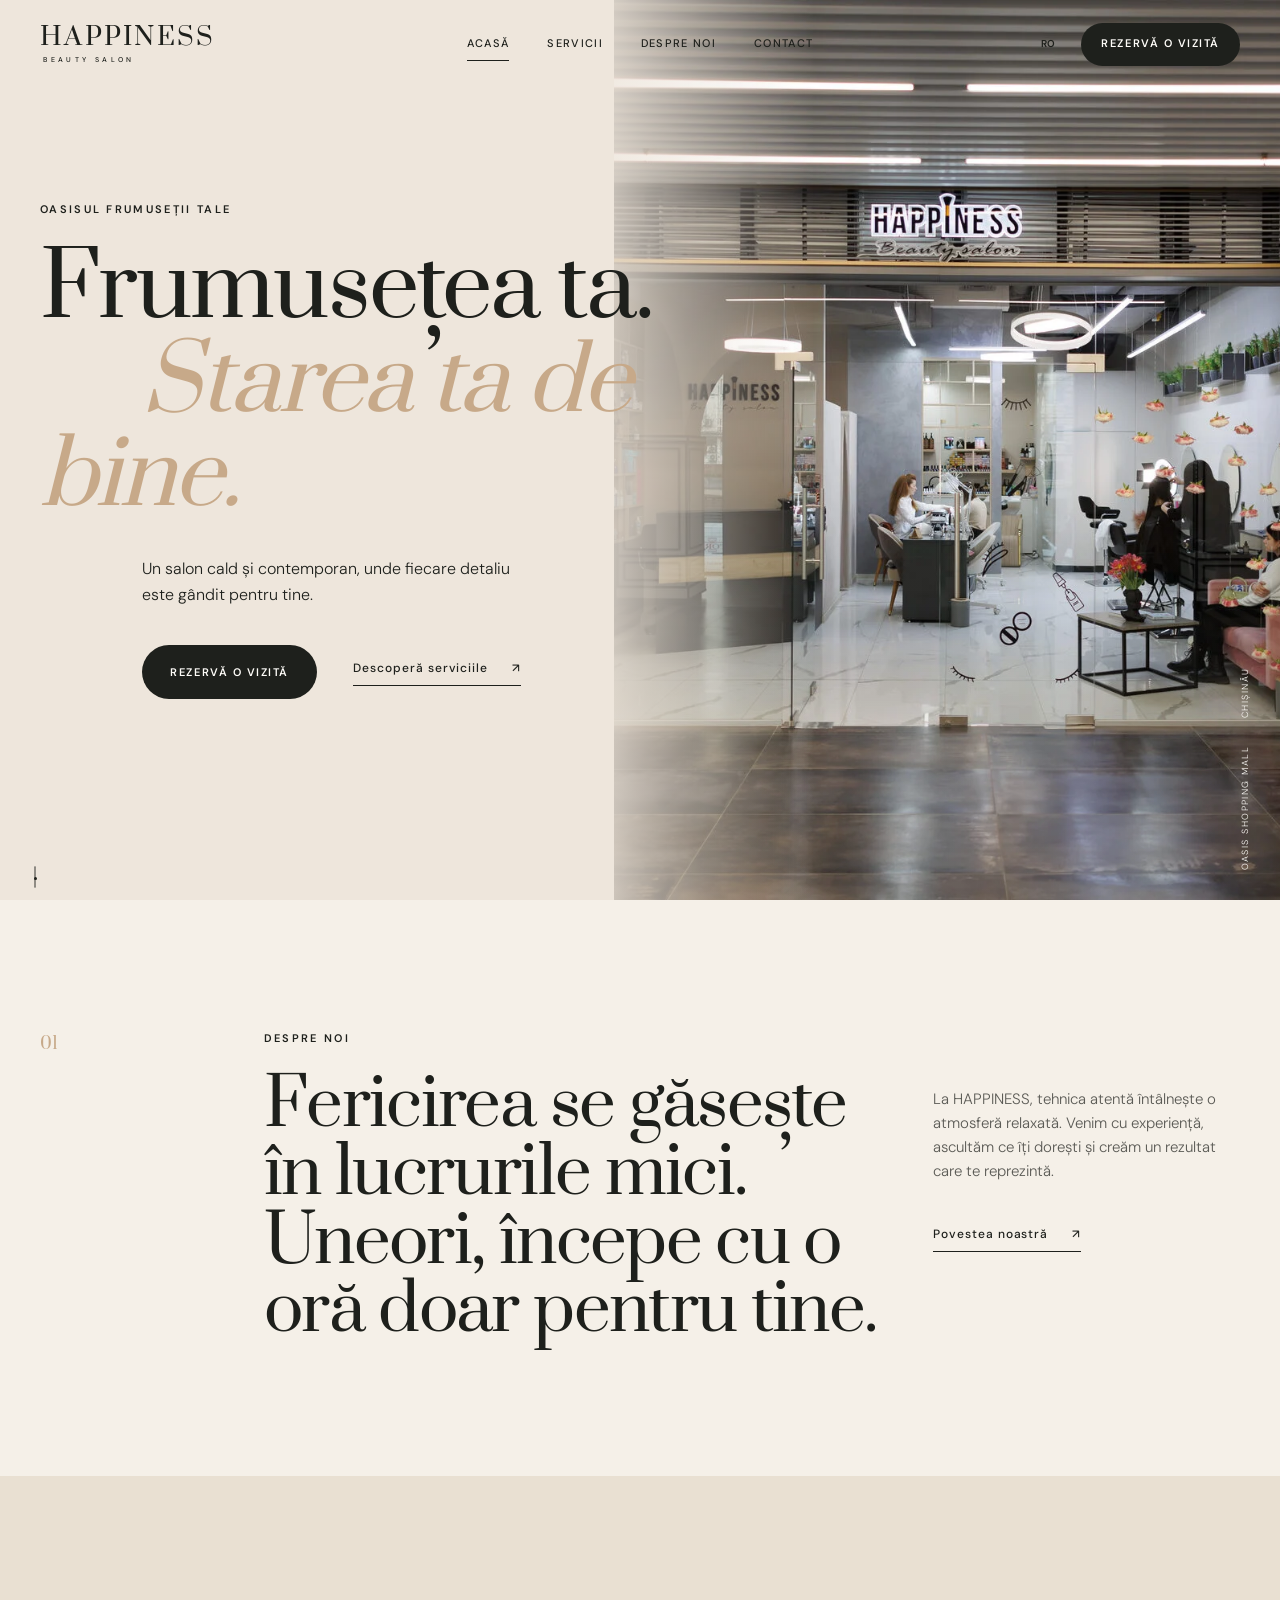
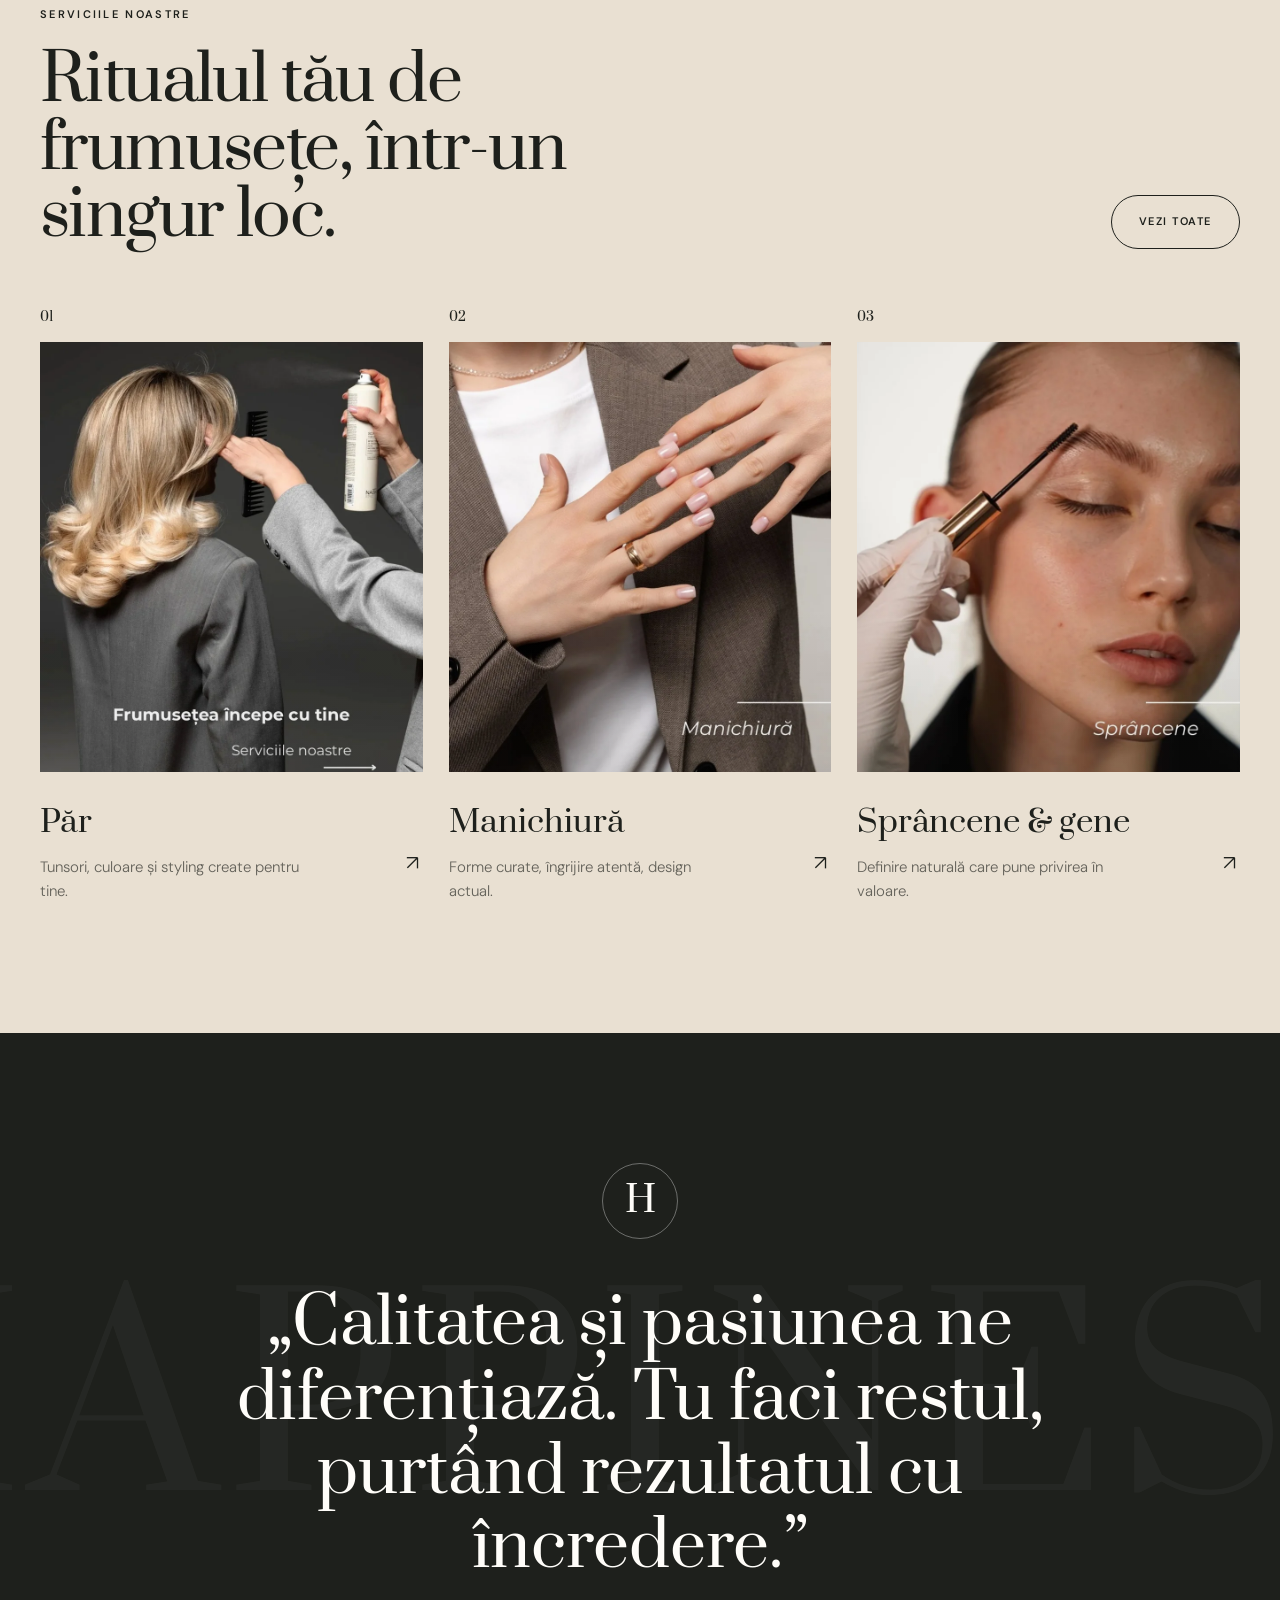
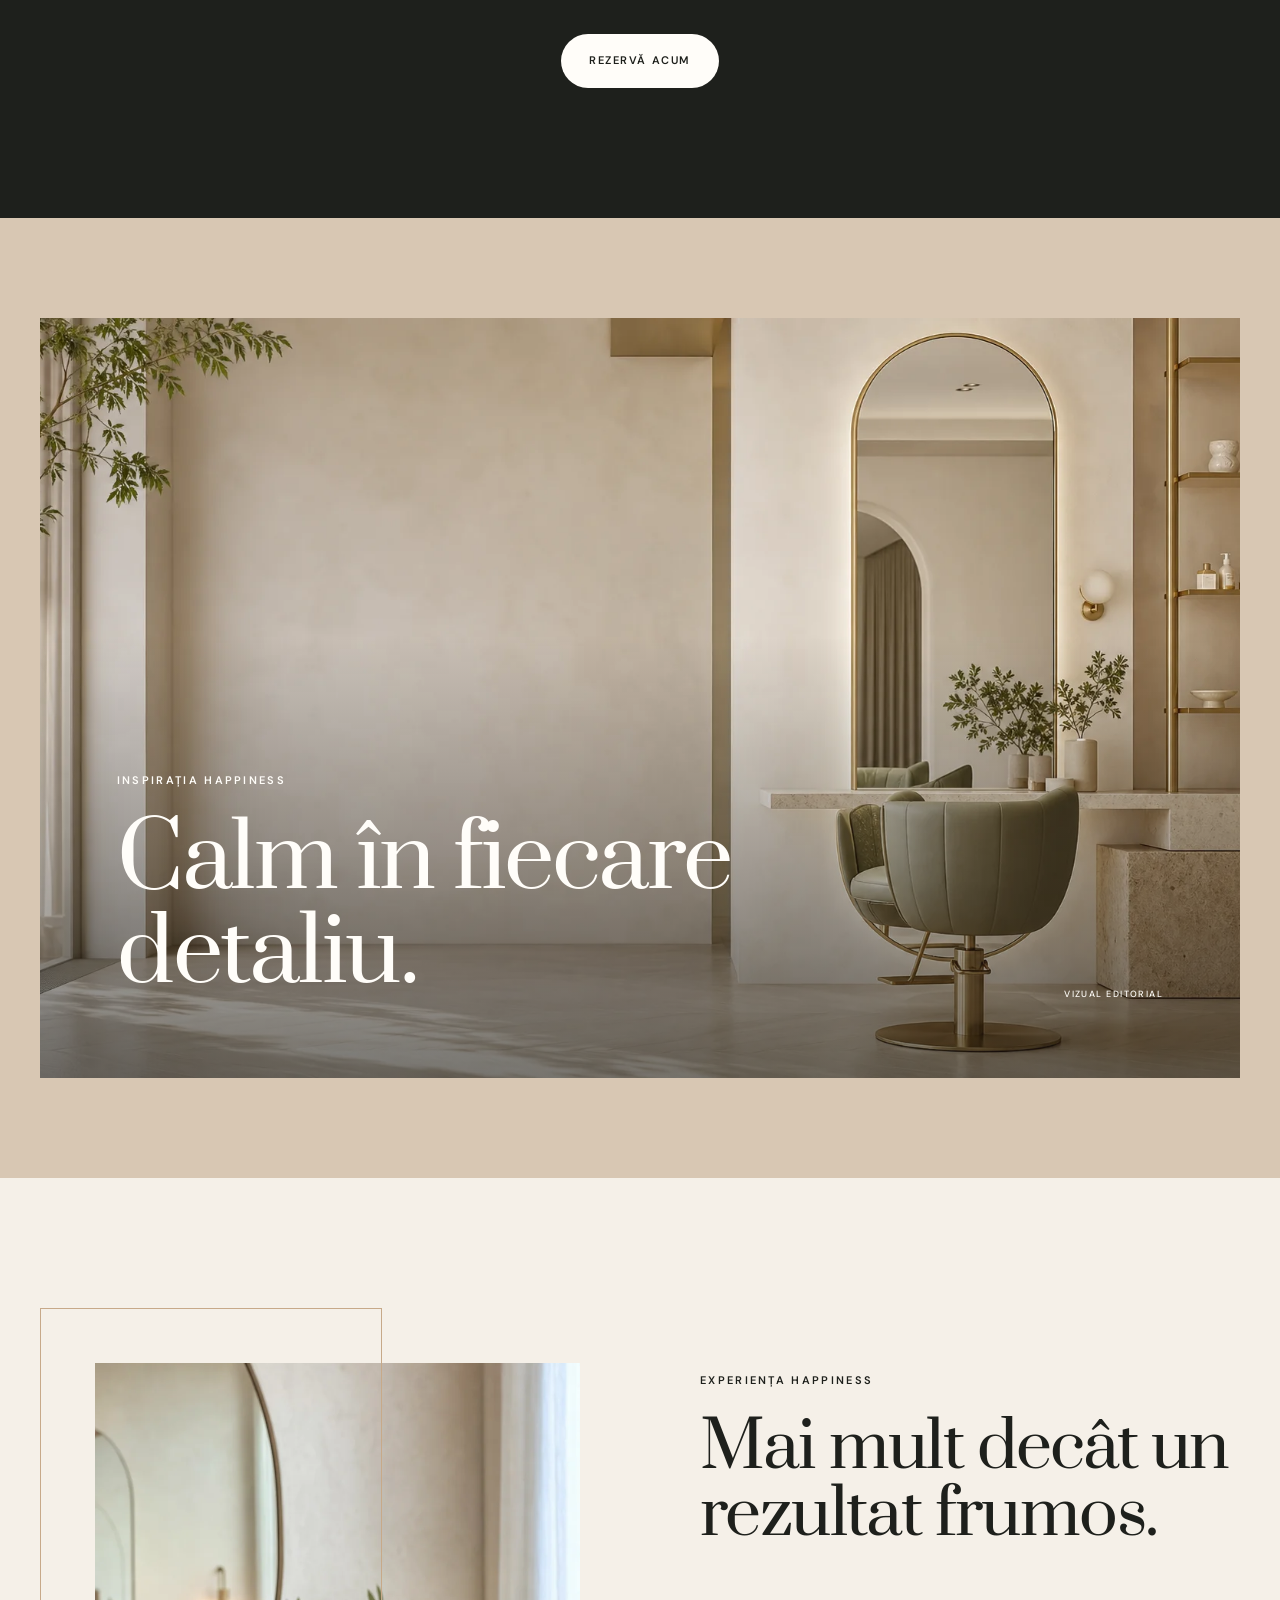
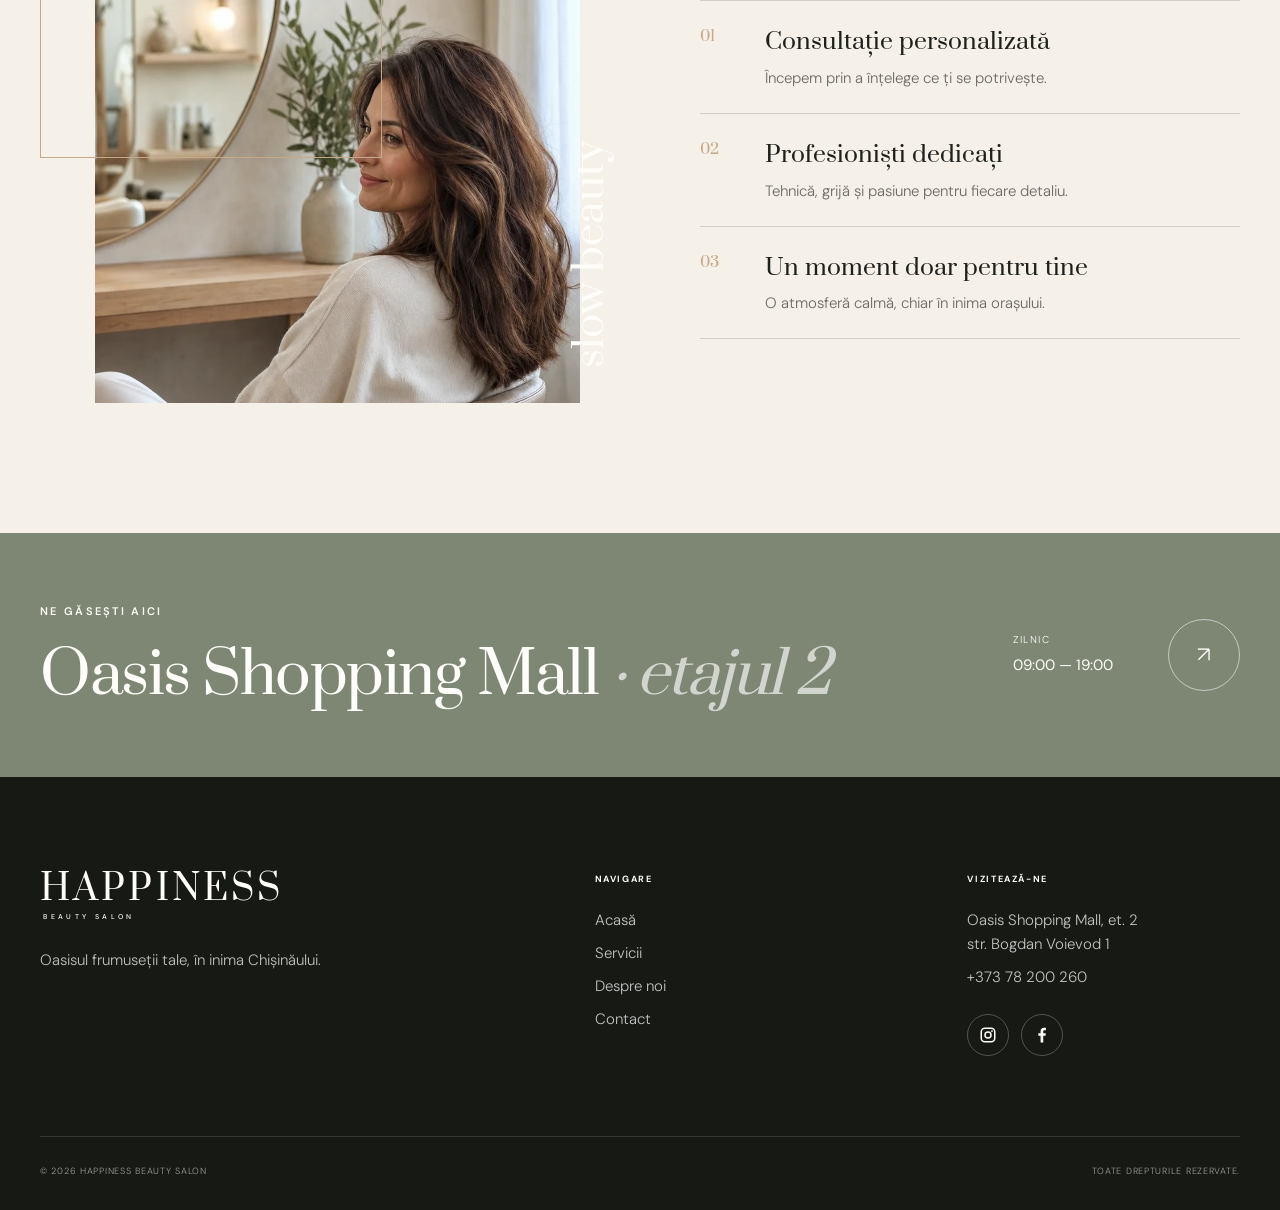
==== commit 616c1b4f: "Improve mobile controls and social links" ====
--- a/index.html
+++ b/index.html
@@ -20,8 +20,8 @@
   <link rel="preconnect" href="https://fonts.gstatic.com" crossorigin>
   <link href="https://fonts.googleapis.com/css2?family=DM+Sans:wght@300;400;500;600&family=Prata&display=swap" rel="stylesheet">
   <link rel="preload" href="assets/images/real/salon-oasis.webp" as="image" type="image/webp" fetchpriority="high">
-  <link rel="stylesheet" href="assets/styles.css?v=20260630-4">
-  <script src="assets/app.js?v=20260630-4" defer></script>
+  <link rel="stylesheet" href="assets/styles.css?v=20260630-5">
+  <script src="assets/app.js?v=20260630-5" defer></script>
   <script type="application/ld+json">
   {
     "@context": "https://schema.org",
--- a/assets/styles.css
+++ b/assets/styles.css
@@ -141,16 +141,32 @@
 .header-actions { display: flex; justify-content: flex-end; align-items: center; gap: 18px; }
 .lang-switch { position: relative; }
 .lang-current {
-  display: flex;
+  display: inline-flex;
   align-items: center;
+  justify-content: center;
   gap: 5px;
+  min-height: 36px;
   padding: 8px;
   border: 0;
   background: transparent;
   font-size: 10px;
   font-weight: 600;
-}
-.lang-current::after { content: "⌄"; font-size: 11px; }
+  line-height: 1;
+}
+.lang-current::after {
+  content: "";
+  width: 5px;
+  height: 5px;
+  margin-top: -3px;
+  border-right: 1px solid currentColor;
+  border-bottom: 1px solid currentColor;
+  transform: rotate(45deg);
+  transition: transform .2s, margin .2s;
+}
+.lang-switch.open .lang-current::after {
+  margin-top: 3px;
+  transform: rotate(225deg);
+}
 .lang-menu {
   position: absolute;
   top: 100%;
@@ -461,7 +477,73 @@
 .footer-col a, .footer-col p { display: block; width: fit-content; margin: 0 0 9px; color: rgba(255,255,255,.74); }
 .footer-col a:hover { color: var(--white); }
 .footer-social { display: flex; gap: 12px; margin-top: 25px; }
-.footer-social a { display: grid; place-items: center; width: 38px; height: 38px; margin: 0; border: 1px solid rgba(255,255,255,.25); border-radius: 50%; color: var(--white); font-size: 11px; }
+.footer-social a {
+  display: grid;
+  place-items: center;
+  width: 42px;
+  height: 42px;
+  margin: 0;
+  border: 1px solid rgba(255,255,255,.25);
+  border-radius: 50%;
+  color: var(--white);
+  transition: color .25s, background .25s, border-color .25s, transform .25s, box-shadow .25s;
+}
+.footer-social svg { width: 18px; height: 18px; fill: currentColor; }
+
+@media (hover: hover) and (pointer: fine) {
+  .footer-social a:hover {
+    color: var(--ink);
+    background: var(--warm);
+    border-color: var(--warm);
+    transform: translateY(-4px) rotate(-4deg);
+    box-shadow: 0 10px 24px rgba(0,0,0,.25);
+  }
+
+  [data-tooltip] { position: relative; }
+  [data-tooltip]::before,
+  [data-tooltip]::after {
+    position: absolute;
+    z-index: 300;
+    left: 50%;
+    opacity: 0;
+    pointer-events: none;
+    transform: translate(-50%, 5px);
+    transition: opacity .18s, transform .18s;
+  }
+  [data-tooltip]::before {
+    content: attr(data-tooltip);
+    bottom: calc(100% + 11px);
+    width: max-content;
+    max-width: min(230px, calc(100vw - 24px));
+    padding: 7px 10px;
+    border-radius: 8px;
+    background: #11130f;
+    color: var(--white);
+    box-shadow: 0 8px 25px rgba(0,0,0,.18);
+    font-family: var(--sans);
+    font-size: 10px;
+    font-weight: 500;
+    line-height: 1.35;
+    letter-spacing: .02em;
+    text-align: center;
+    text-transform: none;
+    white-space: normal;
+  }
+  [data-tooltip]::after {
+    content: "";
+    bottom: calc(100% + 6px);
+    border: 5px solid transparent;
+    border-top-color: #11130f;
+    border-bottom: 0;
+  }
+  [data-tooltip]:hover::before,
+  [data-tooltip]:hover::after,
+  [data-tooltip]:focus-visible::before,
+  [data-tooltip]:focus-visible::after {
+    opacity: 1;
+    transform: translate(-50%, 0);
+  }
+}
 .footer-bottom { display: flex; justify-content: space-between; padding-top: 27px; border-top: 1px solid rgba(255,255,255,.13); color: rgba(255,255,255,.58); font-size: 9px; letter-spacing: .08em; text-transform: uppercase; }
 
 /* Booking modal */
